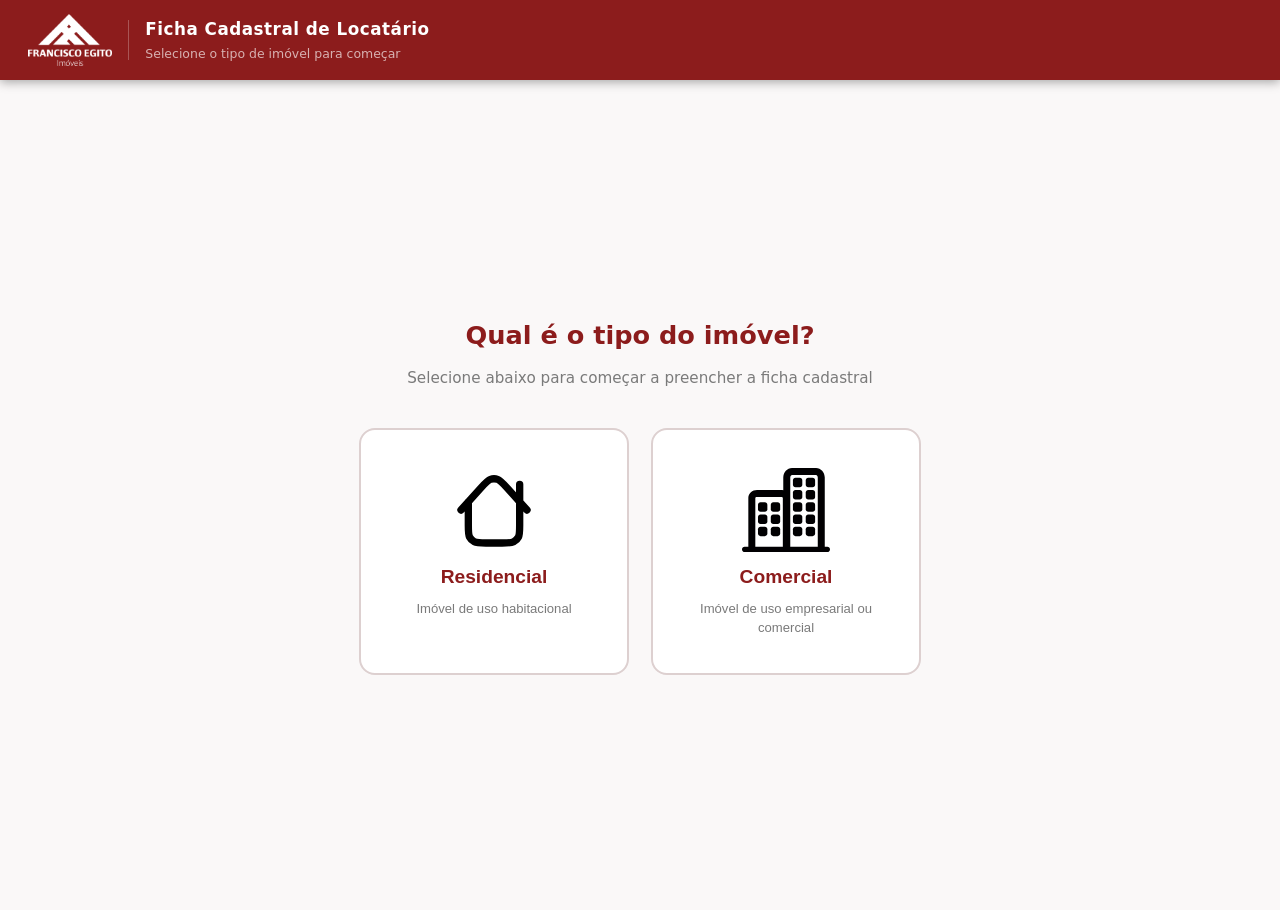
==== formulario.html @ a9be95b9 "Adiciona gerenciamento de corretores no painel" ====
<!DOCTYPE html>
<html lang="pt-BR">
<head>
  <link rel="icon" type="image/png" href="assets/logo-francisco-egito.png">
  <meta charset="UTF-8" />
  <meta name="viewport" content="width=device-width, initial-scale=1.0" />
  <title>Ficha Cadastral de Locatário</title>
  <link rel="stylesheet" href="styles/formulario.css">
</head>
<body>

<header>
  <div class="logo-wrap">
    <img class="logo-img" src="assets/logo-francisco-egito.png" alt="Francisco Egito Imóveis" />
    <div class="logo-divider"></div>
    <div class="logo-text">
      <h1 id="header-titulo">Ficha Cadastral de Locatário</h1>
      <p id="header-sub">Selecione o tipo de imóvel para começar</p>
    </div>
  </div>
</header>

<!-- ── Seletor de tipo de imóvel ──────────────────────────────── -->
<div id="secao-tipo-imovel">
  <div class="tipo-card-wrap">
    <div class="tipo-titulo">Qual é o tipo do imóvel?</div>
    <div class="tipo-sub">Selecione abaixo para começar a preencher a ficha cadastral</div>
    <div class="tipo-btns">
      <button type="button" class="btn-tipo" onclick="selecionarTipo('residencial')">
        <span class="tipo-icon"><img src="assets/house-chimney-blank-svgrepo-com (2).svg" alt=""></span>
        <span class="tipo-label">Residencial</span>
        <span class="tipo-desc">Imóvel de uso habitacional</span>
      </button>
      <button type="button" class="btn-tipo" onclick="selecionarTipo('comercial')">
        <span class="tipo-icon"><img src="assets/commercial-buldings-svgrepo-com.svg" alt=""></span>
        <span class="tipo-label">Comercial</span>
        <span class="tipo-desc">Imóvel de uso empresarial ou comercial</span>
      </button>
    </div>
  </div>
</div>

<div id="aviso-principal" style="display:none;" class="aviso">
  <span class="aviso-icon">⚠️</span>
  <div>
    <strong>Atenção:</strong> Todos os documentos enviados devem estar <strong>legíveis, sem cortes ou reflexos</strong>.
    Fotos desfocadas ou com partes ilegíveis serão rejeitadas. Formatos aceitos: <strong>PDF, JPG e PNG</strong> (máx. 10 MB por arquivo).
  </div>
</div>

<main id="main-form" style="display:none;">
  <form id="form-ficha">

    <!-- ── TIPO DO IMÓVEL (hidden) ───────────────────────── -->
    <input type="hidden" name="tipo_imovel" id="campo-tipo-imovel" value="" />
    <input type="hidden" name="tipo_pessoa" id="campo-tipo-pessoa" value="" />
    <input type="hidden" name="destinacao_pj_ref"  id="campo-destinacao-pj-ref"  value="" />
    <input type="hidden" name="destinacao_pj_tipo" id="campo-destinacao-pj-tipo" value="" />

    <!-- ── DADOS COMERCIAIS (apenas imóvel comercial) ────── -->
    <div class="secao" id="secao-campos-comercial" style="display:none;">
      <div class="secao-titulo">📋 Informações do Contrato Comercial</div>
      <div class="secao-corpo">
        <div class="grid g2">
          <div class="span2">
            <label>Vigência do contrato <span class="obrig">*</span></label>
            <div class="radio-group" style="margin-top:6px;">
              <label><input type="radio" name="vigencia_contrato" value="24 meses" id="vig-24" /> 24 meses</label>
              <label><input type="radio" name="vigencia_contrato" value="36 meses" id="vig-36" /> 36 meses</label>
              <label><input type="radio" name="vigencia_contrato" value="60 meses" id="vig-60" /> 60 meses</label>
            </div>
          </div>
          <div class="span2">
            <label>Ramo de atividade <span class="obrig">*</span></label>
            <input type="text" name="ramo_atividade" id="campo-ramo-atividade" placeholder="Ex: Comércio varejista, Prestação de serviços…" />
          </div>
        </div>
      </div>
    </div>

    <!-- ── DADOS DO IMÓVEL ───────────────────────────────── -->
    <div class="secao">
      <div class="secao-titulo">🏢 Dados do Imóvel</div>
      <div class="secao-corpo">
        <div class="grid g2">
          <div>
            <label>Corretor responsável <span class="obrig">*</span></label>
            <select name="corretor" id="select-corretor" required>
              <option value="">Selecione o corretor</option>
            </select>
          </div>
          <div>
            <label>Código do imóvel <span class="obrig">*</span></label>
            <input type="text" name="codigo_imovel" placeholder="Ex: AP-1042" required />
          </div>
          <div>
            <label>Tem vaga de garagem? <span class="obrig">*</span></label>
            <div class="radio-group">
              <label><input type="radio" name="tem_vaga" value="nao" checked /> Não</label>
              <label><input type="radio" name="tem_vaga" value="sim" /> Sim</label>
            </div>
          </div>
          <div id="campo-qtd-vagas" style="display:none;">
            <label>Quantidade de vagas <span class="obrig">*</span></label>
            <input type="number" name="qtd_vagas" min="1" max="10" placeholder="Ex: 1" />
          </div>
          <div class="span2">
            <label>Tipo de garantia <span class="obrig">*</span></label>
            <div class="radio-group">
              <label><input type="radio" name="tipo_garantia" value="Porto Seguro" required /> Porto Seguro</label>
              <label><input type="radio" name="tipo_garantia" value="LOFT" /> LOFT</label>
            </div>
          </div>
        </div>
      </div>
    </div>

    <!-- ── TIPO DE PESSOA ────────────────────────────────── -->
    <div class="secao" id="secao-tipo-pessoa">
      <div class="secao-titulo">👥 Tipo de Locatário</div>
      <div class="secao-corpo">
        <div style="display:flex;gap:16px;flex-wrap:wrap;">
          <button type="button" class="btn-tipo" id="btn-pf" onclick="selecionarTipoPessoa('pf')" style="flex:1;min-width:180px;padding:20px 16px;">
            <span class="tipo-icon"><img src="assets/person-male-svgrepo-com.svg" alt=""></span>
            <span class="tipo-label">Pessoa Física (PF)</span>
            <span class="tipo-desc">Locatário como pessoa natural</span>
          </button>
          <button type="button" class="btn-tipo" id="btn-pj" onclick="selecionarTipoPessoa('pj')" style="flex:1;min-width:180px;padding:20px 16px;">
            <span class="tipo-icon"><img src="assets/commercial-buldings-svgrepo-com.svg" alt=""></span>
            <span class="tipo-label">Pessoa Jurídica (PJ)</span>
            <span class="tipo-desc">Locatário como empresa ou organização</span>
          </button>
        </div>
      </div>
    </div>

    <!-- ── DADOS DA PESSOA JURÍDICA (apenas PJ) ──────────── -->
    <div class="secao" id="secao-dados-pj" style="display:none;">
      <div class="secao-titulo">🏢 Dados da Pessoa Jurídica</div>
      <div class="secao-corpo">
        <div class="grid g3">
          <div class="span3">
            <label>Razão Social (Nome Empresarial) <span class="obrig">*</span></label>
            <input type="text" name="pj_razao_social" id="campo-pj-razao-social" />
          </div>
          <div>
            <label>CNPJ <span class="obrig">*</span></label>
            <input type="text" name="pj_cnpj" id="campo-pj-cnpj" placeholder="00.000.000/0000-00" maxlength="18" data-mask="cnpj" />
          </div>
          <div>
            <label>Inscrição Estadual ou Municipal</label>
            <input type="text" name="pj_inscricao" id="campo-pj-inscricao" placeholder="Se houver" />
          </div>

          <hr class="separador span3" />
          <div class="span3"><strong style="font-size:.88rem;color:var(--primary)">📄 Documentos da Empresa</strong></div>

          <div>
            <label>Contrato social <span class="obrig">*</span></label>
            <div class="upload-area" id="area-pj-contrato">
              <div class="upload-icon">📋</div>
              <div class="upload-label">PDF, JPG ou PNG — máx. 10 MB</div>
              <div class="upload-name" id="nome-pj-contrato">Nenhum arquivo selecionado</div>
              <input type="file" name="pj_contrato_social" accept=".pdf,.jpg,.jpeg,.png" required data-preview="nome-pj-contrato" data-area="area-pj-contrato" />
            </div>
          </div>
          <div>
            <label>Cartão de CNPJ <span class="obrig">*</span></label>
            <div class="upload-area" id="area-pj-cartao-cnpj">
              <div class="upload-icon">🪪</div>
              <div class="upload-label">PDF, JPG ou PNG — máx. 10 MB</div>
              <div class="upload-name" id="nome-pj-cartao-cnpj">Nenhum arquivo selecionado</div>
              <input type="file" name="pj_cartao_cnpj" accept=".pdf,.jpg,.jpeg,.png" required data-preview="nome-pj-cartao-cnpj" data-area="area-pj-cartao-cnpj" />
            </div>
          </div>
        </div>
      </div>
    </div>

    <!-- ── LOCATÁRIO PRINCIPAL ────────────────────────────── -->
    <div class="secao" id="secao-locatario-principal" style="display:none;">
      <div class="secao-titulo" id="titulo-locatario-principal">👤 Locatário Principal (Responsável financeiro pela locação)</div>
      <div class="secao-corpo">
        <div class="grid g3">
          <div class="span3">
            <label>Nome completo <span class="obrig">*</span></label>
            <input type="text" name="nome" required />
          </div>
          <div>
            <label>CPF <span class="obrig">*</span></label>
            <input type="text" name="cpf" placeholder="000.000.000-00" maxlength="14" data-mask="cpf" required />
          </div>
          <div>
            <label>Estado civil <span class="obrig">*</span></label>
            <select name="estado_civil" required>
              <option value="">Selecione</option>
              <option>Solteiro(a)</option>
              <option>Casado(a)</option>
              <option>Divorciado(a)</option>
              <option>Viúvo(a)</option>
              <option>União estável</option>
            </select>
          </div>
          <div>
            <label>Nacionalidade <span class="obrig">*</span></label>
            <input type="text" name="nacionalidade" value="Brasileiro(a)" required />
          </div>
          <div>
            <label>Profissão <span class="obrig">*</span></label>
            <input type="text" name="profissao" required />
          </div>
          <div>
            <label>E-mail <span class="obrig">*</span></label>
            <input type="email" name="email" required />
          </div>
          <div>
            <label>Celular / WhatsApp <span class="obrig">*</span></label>
            <input type="text" name="celular" placeholder="(00) 00000-0000" maxlength="15" data-mask="tel" required />
          </div>

          <hr class="separador span3" />

          <div class="span3">
            <label>Logradouro (Rua / Avenida / Estrada) <span class="obrig">*</span></label>
            <input type="text" name="endereco_logradouro" placeholder="Ex: Rua das Flores" required />
          </div>
          <div>
            <label>Número <span class="obrig">*</span></label>
            <input type="text" name="endereco_numero" placeholder="Ex: 123" required />
          </div>
          <div>
            <label>Bairro <span class="obrig">*</span></label>
            <input type="text" name="endereco_bairro" required />
          </div>
          <div>
            <label>Complemento</label>
            <input type="text" name="endereco_complemento" placeholder="Apto, Bloco, Casa…" />
          </div>
          <div>
            <label>Lote</label>
            <input type="text" placeholder="Se houver" name="endereco_lote" />
          </div>
          <div>
            <label>Quadra</label>
            <input type="text" placeholder="Se houver" name="endereco_quadra" />
          </div>
          <div>
            <label>CEP <span class="obrig">*</span></label>
            <input type="text" name="cep_atual" placeholder="00000-000" maxlength="9" data-mask="cep" required />
          </div>
          <div>
            <label>Cidade <span class="obrig">*</span></label>
            <input type="text" name="cidade_atual" required />
          </div>
          <div>
            <label>Estado <span class="obrig">*</span></label>
            <select name="estado_atual" required>
              <option value="">UF</option>
              <option>AC</option><option>AL</option><option>AM</option><option>AP</option>
              <option>BA</option><option>CE</option><option>DF</option><option>ES</option>
              <option>GO</option><option>MA</option><option>MG</option><option>MS</option>
              <option>MT</option><option>PA</option><option>PB</option><option>PE</option>
              <option>PI</option><option>PR</option><option>RJ</option><option>RN</option>
              <option>RO</option><option>RR</option><option>RS</option><option>SC</option>
              <option>SE</option><option>SP</option><option>TO</option>
            </select>
          </div>

          <hr class="separador span3" />
          <div class="span3"><strong style="font-size:.88rem;color:var(--primary)">📞 Contato Secundário <span style="font-weight:400;color:var(--muted)">(não pode ser quem está em contrato)</span></strong></div>

          <div>
            <label>Nome completo <span class="obrig">*</span></label>
            <input type="text" name="emerg_nome" required />
          </div>
          <div>
            <label>Celular <span class="obrig">*</span></label>
            <input type="text" name="emerg_cel" placeholder="(00) 00000-0000" maxlength="15" data-mask="tel" required />
          </div>
          <div>
            <label>Grau de parentesco <span class="obrig">*</span></label>
            <input type="text" name="emerg_parentesco" placeholder="Ex: Mãe, Pai, Irmão…" required />
          </div>

          <hr class="separador span3" />
          <div class="span3"><strong style="font-size:.88rem;color:var(--primary)">📄 Documentos</strong></div>

          <div>
            <label>Documento de identificação (RG ou CNH) <span class="obrig">*</span></label>
            <div class="upload-area" id="area-doc-id">
              <div class="upload-icon">📎</div>
              <div class="upload-label">PDF, JPG ou PNG — máx. 10 MB</div>
              <div class="upload-name" id="nome-doc-id">Nenhum arquivo selecionado</div>
              <input type="file" name="doc_identificacao" accept=".pdf,.jpg,.jpeg,.png" required data-preview="nome-doc-id" data-area="area-doc-id" />
            </div>
          </div>
          <div>
            <label>Comprovante de residência <span class="obrig">*</span></label>
            <div class="upload-area" id="area-comp-res">
              <div class="upload-icon">🏠</div>
              <div class="upload-label">PDF, JPG ou PNG — máx. 10 MB</div>
              <div class="upload-name" id="nome-comp-res">Nenhum arquivo selecionado</div>
              <input type="file" name="comprovante_residencia" accept=".pdf,.jpg,.jpeg,.png" required data-preview="nome-comp-res" data-area="area-comp-res" />
            </div>
          </div>
          <div>
            <label>Aprovação do seguro <span class="obrig">*</span></label>
            <div class="upload-area" id="area-aprov-seg">
              <div class="upload-icon">🛡️</div>
              <div class="upload-label">PDF, JPG ou PNG — máx. 10 MB</div>
              <div class="upload-name" id="nome-aprov-seg">Nenhum arquivo selecionado</div>
              <input type="file" name="aprovacao_seguro" accept=".pdf,.jpg,.jpeg,.png" required data-preview="nome-aprov-seg" data-area="area-aprov-seg" />
            </div>
          </div>
        </div>
      </div>
    </div>

    <!-- ── SÓCIOS ADICIONAIS PJ (dinâmico) ──────────────── -->
    <div id="container-socios" style="display:none;"></div>

    <!-- Pergunta: adicionar outro sócio -->
    <div class="secao" id="secao-pergunta-socio" style="display:none;">
      <div class="secao-titulo">🤝 Sócios Adicionais</div>
      <div class="secao-corpo">
        <p style="font-size:.95rem;">Há outro sócio além do Representante Legal?</p>
        <div class="btn-sim-nao">
          <button type="button" class="btn-sim" onclick="adicionarSocio()">✔ Sim</button>
          <button type="button" class="btn-nao" onclick="finalizarSocios()">✘ Não</button>
        </div>
      </div>
    </div>

    <!-- ── DESTINAÇÃO DO IMÓVEL (apenas PJ Residencial) ─────── -->
    <div class="secao" id="secao-destinacao-imovel" style="display:none;">
      <div class="secao-titulo">🏡 Destinação do Imóvel</div>
      <div class="secao-corpo">
        <p style="font-size:.95rem;margin-bottom:20px;">O imóvel será alugado com destinação a quem?</p>
        <div style="display:flex;gap:16px;flex-wrap:wrap;">
          <button type="button" class="btn-tipo" onclick="selecionarDestinacaoMembro()" style="flex:1;min-width:200px;padding:20px 16px;">
            <span class="tipo-icon">👥</span>
            <span class="tipo-label">Um membro da empresa</span>
            <span class="tipo-desc">Representante legal, sócio, diretor, gerente ou outro integrante</span>
          </button>
          <button type="button" class="btn-tipo" onclick="selecionarDestinacaoTerceiro()" style="flex:1;min-width:200px;padding:20px 16px;">
            <span class="tipo-icon">👤</span>
            <span class="tipo-label">Um terceiro</span>
            <span class="tipo-desc">Sem vínculo com a empresa</span>
          </button>
        </div>
      </div>
    </div>

    <!-- ── SELETOR DE MEMBRO PJ ──────────────────────────────── -->
    <div class="secao" id="secao-selecionar-membro" style="display:none;">
      <div class="secao-titulo">🔄 Reaproveitar dados cadastrados</div>
      <div class="secao-corpo">
        <label style="display:block;margin-bottom:10px;font-size:.9rem;">Selecione um membro já cadastrado, ou escolha <strong>Outro membro</strong> para inserir alguém novo:</label>
        <select id="select-membro-pj" onchange="preencherLocatarioPJDeMembro()" style="width:100%;padding:10px 12px;border:1.5px solid var(--border);border-radius:8px;font-size:.95rem;font-family:inherit;color:var(--text);">
          <option value="">— Preencher manualmente —</option>
        </select>
      </div>
    </div>

    <!-- ── LOCATÁRIO PJ (ocupante do imóvel) ─────────────────── -->
    <div class="secao" id="secao-locatario-pj" style="display:none;">
      <div class="secao-titulo">👤 Locatário (Ocupante do Imóvel)</div>
      <div class="secao-corpo" id="corpo-locatario-pj"></div>
    </div>

    <!-- ── CONFIRMAR LOCATÁRIO PJ ──────────────────────────── -->
    <div class="secao" id="secao-confirmar-locatario-pj" style="display:none;">
      <div class="secao-corpo">
        <div class="btn-sim-nao">
          <button type="button" class="btn-sim" onclick="confirmarLocatarioPJ()">✔ Confirmar e continuar</button>
        </div>
      </div>
    </div>

    <!-- ── CÔNJUGE ─────────────────────────────────────────── -->
    <div class="secao" id="secao-conjuge" style="display:none;">
      <div class="secao-titulo">💑 Cônjuge / Companheiro(a)</div>
      <div class="secao-corpo">
        <label style="margin-bottom:8px;">Há cônjuge ou companheiro(a)? <span class="obrig">*</span></label>
        <div class="radio-group">
          <label><input type="radio" name="tem_conjuge" value="nao" checked /> Não</label>
          <label><input type="radio" name="tem_conjuge" value="sim" /> Sim</label>
        </div>
        <div id="campos-conjuge" style="display:none; margin-top:20px;">
          <div class="grid g3">
            <div class="span3">
              <label>Nome completo <span class="obrig">*</span></label>
              <input type="text" name="conj_nome" />
            </div>
            <div>
              <label>CPF <span class="obrig">*</span></label>
              <input type="text" name="conj_cpf" placeholder="000.000.000-00" maxlength="14" data-mask="cpf" />
            </div>
            <div>
              <label>Nacionalidade <span class="obrig">*</span></label>
              <input type="text" name="conj_nacionalidade" value="Brasileiro(a)" />
            </div>
            <div>
              <label>Profissão <span class="obrig">*</span></label>
              <input type="text" name="conj_profissao" />
            </div>
            <div>
              <label>E-mail <span class="obrig">*</span></label>
              <input type="email" name="conj_email" />
            </div>
            <div>
              <label>Celular <span class="obrig">*</span></label>
              <input type="text" name="conj_celular" placeholder="(00) 00000-0000" maxlength="15" data-mask="tel" />
            </div>
            <div>
              <label>Documento de identificação (RG ou CNH) <span class="obrig">*</span></label>
              <div class="upload-area" id="area-conj-doc">
                <div class="upload-icon">📎</div>
                <div class="upload-label">PDF, JPG ou PNG — máx. 10 MB</div>
                <div class="upload-name" id="nome-conj-doc">Nenhum arquivo selecionado</div>
                <input type="file" name="conj_doc" accept=".pdf,.jpg,.jpeg,.png" data-preview="nome-conj-doc" data-area="area-conj-doc" />
              </div>
            </div>
          </div>
        </div>
      </div>
    </div>

    <!-- ── LOCATÁRIOS ADICIONAIS (dinâmico) ──────────────── -->
    <div id="container-locatarios-adicionais" style="display:none;"></div>

    <!-- Pergunta: adicionar outro locatário -->
    <div class="secao" id="secao-pergunta-locatario" style="display:none;">
      <div class="secao-titulo">👥 Locatários Adicionais</div>
      <div class="secao-corpo">
        <p style="font-size:.95rem;">Deseja adicionar outro locatário ao contrato?</p>
        <div class="btn-sim-nao">
          <button type="button" class="btn-sim" onclick="adicionarLocatario()">✔ Sim</button>
          <button type="button" class="btn-nao" onclick="finalizarLocatarios()">✘ Não</button>
        </div>
      </div>
    </div>

    <!-- ── VENCIMENTO DO BOLETO (oculto até finalizar) ──── -->
    <div class="secao" id="secao-vencimento-boleto" style="display:none;">
      <div class="secao-titulo">📅 Data de Vencimento do Boleto</div>
      <div class="secao-corpo">
        <label style="margin-bottom:8px;">Escolha a data de vencimento do boleto <span class="obrig">*</span></label>
        <div class="radio-group">
          <label><input type="radio" name="vencimento_boleto" value="Dia 5" required /> Dia 5</label>
          <label><input type="radio" name="vencimento_boleto" value="Dia 15" /> Dia 15</label>
          <label><input type="radio" name="vencimento_boleto" value="Dia 20" /> Dia 20</label>
        </div>
      </div>
    </div>

    <!-- ── TIPO DE ASSINATURA (oculto até finalizar locatários) -->
    <div class="secao" id="secao-assinatura" style="display:none;">
      <div class="secao-titulo">✍️ Tipo de Assinatura</div>
      <div class="secao-corpo">
        <p style="font-size:.88rem;color:var(--muted);margin-bottom:16px;">Escolha como deseja assinar o contrato:</p>
        <div class="assinatura-opcoes">
          <label class="assinatura-card">
            <input type="radio" name="tipo_assinatura" value="fisica" required />
            <div>
              <div class="assinatura-card-titulo">🖨️ Assinatura Física</div>
              <div class="assinatura-card-desc">
                Imprima o contrato, assine e leve ao cartório para reconhecimento de firma de todas as partes.
                Sem custo adicional por este canal.
              </div>
            </div>
          </label>
          <label class="assinatura-card">
            <input type="radio" name="tipo_assinatura" value="digital" />
            <div>
              <div class="assinatura-card-titulo">💻 Assinatura Digital <span class="tag-preco">R$ 29,00 / assinatura</span></div>
              <div class="assinatura-card-desc">
                Assine pelo celular ou computador com total validade jurídica (Lei nº 14.063/2020 e MP 2.200-2/2001).
                Cobrado R$ 29,00 por assinatura de cada parte envolvida no contrato.
              </div>
            </div>
          </label>
        </div>
      </div>
    </div>

    <!-- ── DECLARAÇÃO FINAL (oculto até finalizar locatários) -->
    <div class="secao" id="secao-declaracao" style="display:none;">
      <div class="secao-titulo">📋 Declaração Final</div>
      <div class="secao-corpo">
        <p style="font-size:.9rem;line-height:1.8;margin-bottom:16px;">
          Declaro que todas as informações prestadas neste formulário são verdadeiras e que os documentos enviados são
          autênticos. Estou ciente de que a prestação de informações falsas pode acarretar responsabilidade civil e criminal,
          bem como a rescisão imediata do contrato de locação.
        </p>
        <label style="display:flex;align-items:center;gap:10px;cursor:pointer;">
          <input type="checkbox" name="aceite_declaracao" id="aceite-declaracao" style="width:auto;accent-color:var(--primary);" required />
          <span style="font-size:.9rem;font-weight:600;">Li e concordo com a declaração acima. <span class="obrig">*</span></span>
        </label>
      </div>
    </div>

    <div id="status-envio"></div>

    <div id="btn-enviar-wrap" style="display:none;">
      <button type="submit" class="btn-enviar" id="btn-enviar">
        <span>📤</span> Enviar Ficha Cadastral
      </button>
    </div>

  </form>
</main>

<div class="overlay" id="overlay-sucesso">
  <div class="modal-msg">
    <div class="icon">✅</div>
    <h2>Ficha enviada com sucesso!</h2>
    <p>Seus dados foram recebidos. Nossa equipe entrará em contato em breve.<br /><br />
    Guarde o número do seu protocolo:</p>
    <p style="font-size:1.5rem;font-weight:800;color:var(--primary);margin-top:10px;" id="num-protocolo">—</p>
    <button type="button" id="btn-copiar-protocolo"
      onclick="copiarProtocolo()"
      style="margin-top:14px;padding:10px 24px;background:var(--primary);color:#fff;border:none;border-radius:8px;font-size:.9rem;font-weight:700;cursor:pointer;">
      📋 Copiar protocolo
    </button>
  </div>
</div>

<footer id="footer-form" style="display:none;">Formulário de Locação &copy; 2026 Gabriel Araújo</footer>

<script src="scripts/formulario.js"></script>
</body>
</html>
---- styles/formulario.css ----
*, *::before, *::after { box-sizing: border-box; margin: 0; padding: 0; }

    :root {
      --primary: #8C1C1C;
      --primary-light: #6B1212;
      --accent: #c9a227;
      --danger: #c0392b;
      --success: #27ae60;
      --bg: #faf8f8;
      --card: #ffffff;
      --border: #ddd0d0;
      --text: #1a1a1a;
      --muted: #7a7a7a;
      --radius: 10px;
    }

    body {
      font-family: 'Segoe UI', system-ui, sans-serif;
      background: var(--bg);
      color: var(--text);
      font-size: 15px;
      line-height: 1.6;
    }

    header {
      background: #8C1C1C;
      color: #fff;
      padding: 14px 28px;
      display: flex;
      align-items: center;
      gap: 20px;
      box-shadow: 0 2px 10px rgba(0,0,0,.35);
    }
    header .logo-wrap { display: flex; align-items: center; gap: 16px; flex: 1; }
    header .logo-img { height: 52px; width: auto; object-fit: contain; filter: brightness(0) invert(1); }
    header .logo-divider { width: 1px; height: 40px; background: rgba(255,255,255,.25); }
    header .logo-text h1 { font-size: 1.05rem; font-weight: 700; letter-spacing: .03em; }
    header .logo-text p { font-size: 0.78rem; opacity: 0.65; margin-top: 2px; }

    .aviso {
      background: #fff8e1;
      border-left: 5px solid var(--accent);
      padding: 14px 20px;
      margin: 20px auto;
      max-width: 860px;
      border-radius: var(--radius);
      font-size: 0.9rem;
      display: flex;
      gap: 12px;
      align-items: flex-start;
    }
    .aviso-icon { font-size: 1.4rem; flex-shrink: 0; }

    main { max-width: 860px; margin: 0 auto; padding: 0 16px 40px; }

    .secao {
      background: var(--card);
      border: 1px solid var(--border);
      border-radius: var(--radius);
      margin-bottom: 24px;
      overflow: hidden;
    }
    .secao-titulo {
      background: var(--primary);
      color: #fff;
      padding: 12px 20px;
      font-weight: 700;
      font-size: 0.95rem;
      display: flex;
      align-items: center;
      gap: 10px;
    }
    .secao-corpo { padding: 20px; }

    .grid { display: grid; gap: 16px; }
    .g2 { grid-template-columns: repeat(2, 1fr); }
    .g3 { grid-template-columns: repeat(3, 1fr); }
    .g4 { grid-template-columns: repeat(4, 1fr); }
    .span2 { grid-column: span 2; }
    .span3 { grid-column: span 3; }
    .span4 { grid-column: span 4; }

    @media (max-width: 640px) {
      .g2, .g3, .g4 { grid-template-columns: 1fr; }
      .span2, .span3, .span4 { grid-column: span 1; }
    }

    label { display: block; font-size: 0.82rem; font-weight: 600; color: var(--muted); margin-bottom: 5px; }
    label .obrig { color: var(--danger); }

    input, select, textarea {
      width: 100%;
      padding: 10px 13px;
      border: 1.5px solid var(--border);
      border-radius: 7px;
      font-size: 0.93rem;
      color: var(--text);
      background: #fff;
      transition: border-color .2s;
      font-family: inherit;
    }
    input:focus, select:focus, textarea:focus {
      outline: none;
      border-color: var(--primary);
      box-shadow: 0 0 0 3px rgba(140,28,28,.12);
    }

    .upload-area {
      border: 2px dashed var(--border);
      border-radius: 8px;
      padding: 18px;
      text-align: center;
      cursor: pointer;
      transition: border-color .2s, background .2s;
      position: relative;
    }
    .upload-area:hover { border-color: var(--primary); background: #fff5f5; }
    .upload-area input[type=file] {
      position: absolute; inset: 0; opacity: 0; cursor: pointer; width: 100%; height: 100%;
    }
    .upload-icon { font-size: 1.8rem; }
    .upload-label { font-size: 0.82rem; color: var(--muted); margin-top: 4px; }
    .upload-name { font-size: 0.85rem; color: var(--primary); font-weight: 600; margin-top: 6px; word-break: break-all; }
    .upload-area.tem-arquivo { border-color: var(--success); background: #f0fff4; }

    .grid-uploads > div {
      display: flex;
      flex-direction: column;
    }
    .grid-uploads > div > label {
      font-size: 0.88rem;
      color: var(--text);
      line-height: 1.4;
      margin-bottom: 8px;
    }
    .grid-uploads > div .upload-area {
      flex: 1;
      min-height: 100px;
    }

    .radio-group { display: flex; gap: 20px; flex-wrap: wrap; padding-top: 6px; }
    .radio-group label { display: flex; align-items: center; gap: 7px; font-size: 0.93rem; color: var(--text); font-weight: 500; cursor: pointer; }
    .radio-group input[type=radio] { width: auto; accent-color: var(--primary); }

    .separador { border: none; border-top: 1px dashed var(--border); margin: 20px 0; }

    .bloco-locatario {
      border: 1.5px solid var(--border);
      border-radius: 8px;
      padding: 18px;
      margin-bottom: 16px;
      background: #fafbfd;
    }
    .bloco-locatario-titulo {
      font-weight: 700;
      font-size: 0.9rem;
      color: var(--primary);
      margin-bottom: 14px;
      padding-bottom: 8px;
      border-bottom: 1.5px solid var(--border);
      display: flex;
      align-items: center;
      gap: 8px;
    }

    /* Botões Sim/Não */
    .btn-sim-nao {
      display: flex;
      gap: 14px;
      margin-top: 18px;
      flex-wrap: wrap;
    }
    .btn-sim, .btn-nao {
      padding: 13px 40px;
      border-radius: 8px;
      font-size: 1rem;
      font-weight: 700;
      cursor: pointer;
      border: none;
      transition: opacity .2s, transform .1s;
    }
    .btn-sim:active, .btn-nao:active { transform: scale(.97); }
    .btn-sim { background: var(--success); color: #fff; }
    .btn-sim:hover { opacity: .85; }
    .btn-nao { background: var(--card); color: var(--text); border: 1.5px solid var(--border); }
    .btn-nao:hover { background: #f0f0f5; }

    /* Assinatura */
    .assinatura-opcoes { display: flex; flex-direction: column; gap: 14px; }
    .assinatura-card {
      display: flex;
      align-items: flex-start;
      gap: 14px;
      border: 2px solid var(--border);
      border-radius: 10px;
      padding: 16px 18px;
      cursor: pointer;
      transition: border-color .2s, background .2s;
    }
    .assinatura-card:has(input:checked) {
      border-color: var(--primary);
      background: #fff5f5;
    }
    .assinatura-card input[type=radio] { width: auto; accent-color: var(--primary); margin-top: 3px; flex-shrink: 0; }
    .assinatura-card-titulo { font-weight: 700; font-size: 0.95rem; color: var(--primary); }
    .assinatura-card-desc { font-size: 0.85rem; color: var(--muted); margin-top: 2px; line-height: 1.5; }
    .tag-preco { display: inline-block; background: #fff3cd; color: #856404; font-size: .75rem; font-weight: 700; padding: 1px 8px; border-radius: 20px; margin-left: 8px; }

    .btn-enviar {
      width: 100%;
      padding: 15px;
      background: var(--primary);
      color: #fff;
      border: none;
      border-radius: var(--radius);
      font-size: 1.05rem;
      font-weight: 700;
      cursor: pointer;
      transition: background .2s, transform .1s;
      margin-top: 10px;
      display: flex;
      align-items: center;
      justify-content: center;
      gap: 10px;
    }
    .btn-enviar:hover { background: var(--primary-light); }
    .btn-enviar:active { transform: scale(.99); }
    .btn-enviar:disabled { background: #aab; cursor: not-allowed; }

    .overlay {
      display: none;
      position: fixed; inset: 0;
      background: rgba(0,0,0,.55);
      z-index: 1000;
      align-items: center;
      justify-content: center;
    }
    .overlay.ativo { display: flex; }
    .modal-msg {
      background: #fff;
      border-radius: 14px;
      padding: 40px 36px;
      max-width: 420px;
      width: 92%;
      text-align: center;
    }
    .modal-msg .icon { font-size: 3rem; }
    .modal-msg h2 { margin: 14px 0 8px; font-size: 1.3rem; color: var(--primary); }
    .modal-msg p { color: var(--muted); font-size: 0.95rem; }

    #status-envio {
      padding: 12px 16px;
      border-radius: 8px;
      margin-top: 12px;
      font-size: 0.9rem;
      font-weight: 600;
      display: none;
    }
    #status-envio.enviando { display: flex; align-items: center; gap: 10px; background: #fff5f5; color: var(--primary); }
    #status-envio.erro-msg { display: block; background: #fdecea; color: var(--danger); }

    .spinner {
      width: 18px; height: 18px;
      border: 2.5px solid #aac0ee;
      border-top-color: var(--primary);
      border-radius: 50%;
      animation: spin .7s linear infinite;
      flex-shrink: 0;
    }
    @keyframes spin { to { transform: rotate(360deg); } }

    footer { text-align: center; padding: 24px; font-size: 0.8rem; color: var(--muted); }

    /* ── Seleção de tipo de imóvel ───────────────────────────── */
    #secao-tipo-imovel {
      display: flex;
      align-items: center;
      justify-content: center;
      min-height: calc(100vh - 70px);
      padding: 24px 16px;
    }
    .tipo-card-wrap { max-width: 660px; width: 100%; text-align: center; }
    .tipo-titulo { font-size: 1.6rem; font-weight: 700; color: var(--primary); margin-bottom: 10px; }
    .tipo-sub { font-size: 0.95rem; color: var(--muted); margin-bottom: 38px; }
    .tipo-btns { display: flex; gap: 22px; justify-content: center; flex-wrap: wrap; }
    .btn-tipo {
      flex: 1; min-width: 210px; max-width: 270px;
      padding: 36px 20px; border: 2.5px solid var(--border);
      border-radius: 16px; background: var(--card); cursor: pointer;
      transition: border-color .2s, background .2s, transform .15s, box-shadow .2s;
      display: flex; flex-direction: column; align-items: center; gap: 12px;
    }
    .btn-tipo:hover {
      border-color: var(--primary); background: #fff5f5;
      transform: translateY(-4px); box-shadow: 0 10px 28px rgba(140,28,28,.18);
    }
    .btn-tipo:active { transform: translateY(-1px); }
    .btn-tipo.ativo { border-color: var(--primary); background: #fff5f5; box-shadow: 0 6px 20px rgba(140,28,28,.22); }
    .btn-tipo .tipo-icon { font-size: 3.2rem; display: flex; align-items: center; justify-content: center; }
    .btn-tipo .tipo-label { font-size: 1.2rem; font-weight: 700; color: var(--primary); }
    .btn-tipo .tipo-desc { font-size: 0.82rem; color: var(--muted); line-height: 1.4; }
    .tipo-icon svg { width: 1em; height: 1em; display: block; }

    /* ── Seleção de tipo específico (grade de 4 colunas) ────── */
    #secao-tipo-especifico {
      display: none;
      align-items: center;
      justify-content: center;
      min-height: calc(100vh - 70px);
      padding: 24px 16px;
    }
    .tipo-card-wrap-lg { max-width: 860px; }
    .tipo-btns-grid {
      display: grid;
      grid-template-columns: repeat(4, 1fr);
      gap: 14px;
      justify-items: center;
    }
    @media (max-width: 700px) {
      .tipo-btns-grid { grid-template-columns: repeat(2, 1fr); }
    }
    .btn-tipo-sm {
      min-width: unset; max-width: unset; width: 100%;
      padding: 20px 12px; gap: 8px;
    }
    .btn-tipo-sm .tipo-icon  { font-size: 2.2rem; display: flex; align-items: center; justify-content: center; }
    .btn-tipo-sm .tipo-label { font-size: .95rem; }
    .btn-voltar-tipo {
      display: inline-flex; align-items: center; gap: 6px;
      background: none; border: none; color: var(--muted);
      font-size: .9rem; font-weight: 600; cursor: pointer;
      padding: 0; margin-bottom: 20px;
      transition: color .15s;
    }
    .btn-voltar-tipo:hover { color: var(--primary); }
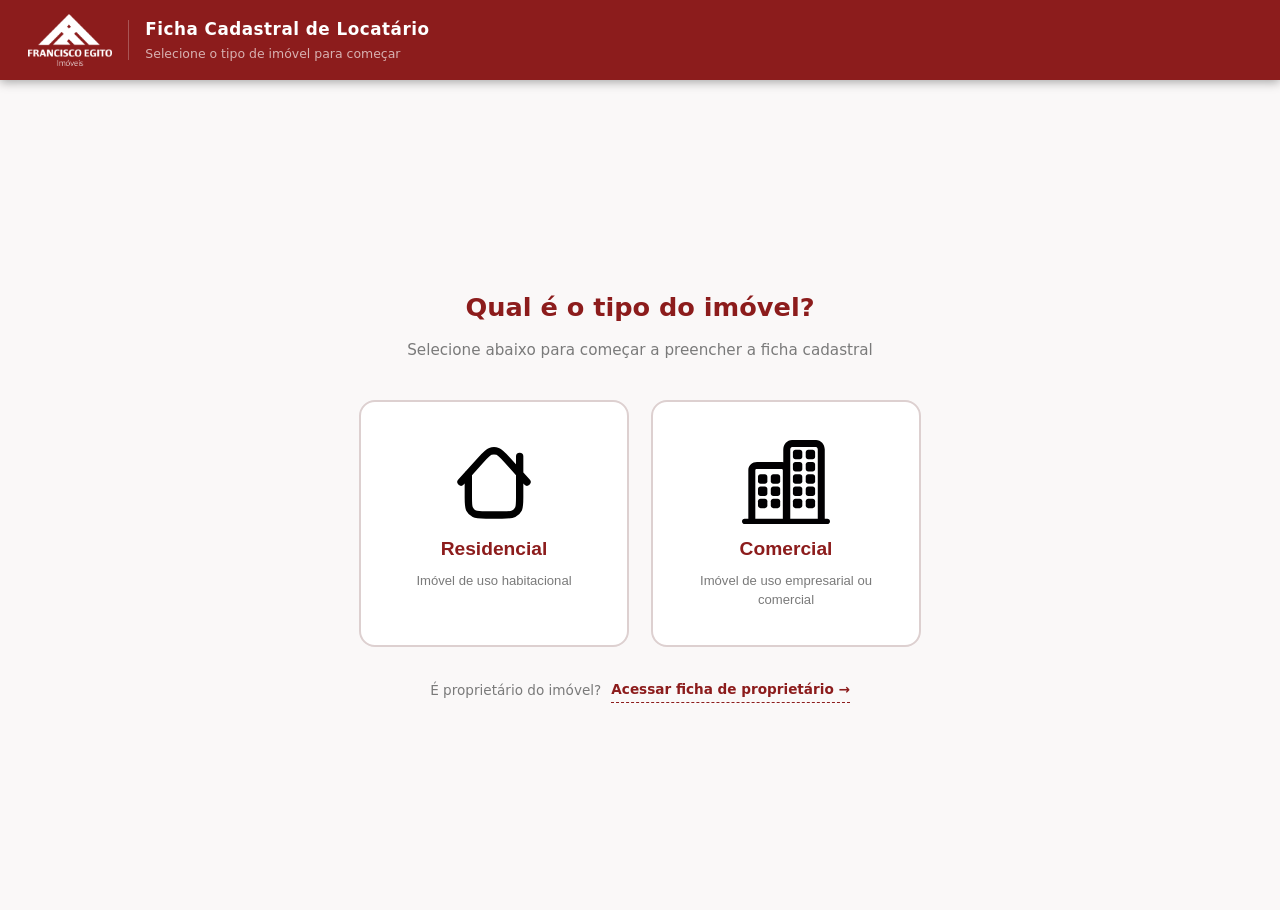
==== commit 49227e09: "Adiciona redirecionamento entre formuários" ====
--- a/formulario.html
+++ b/formulario.html
@@ -37,6 +37,10 @@
         <span class="tipo-desc">Imóvel de uso empresarial ou comercial</span>
       </button>
     </div>
+    <div class="outro-form-hint">
+      <span>É proprietário do imóvel?</span>
+      <a href="locador.html" class="outro-form-link">Acessar ficha de proprietário →</a>
+    </div>
   </div>
 </div>
 
--- a/styles/formulario.css
+++ b/styles/formulario.css
@@ -283,6 +283,17 @@
     .tipo-titulo { font-size: 1.6rem; font-weight: 700; color: var(--primary); margin-bottom: 10px; }
     .tipo-sub { font-size: 0.95rem; color: var(--muted); margin-bottom: 38px; }
     .tipo-btns { display: flex; gap: 22px; justify-content: center; flex-wrap: wrap; }
+    .outro-form-hint {
+      margin-top: 32px;
+      display: flex; align-items: center; justify-content: center; gap: 10px; flex-wrap: wrap;
+      font-size: .85rem; color: var(--muted);
+    }
+    .outro-form-link {
+      color: var(--primary); text-decoration: none; font-weight: 600;
+      border-bottom: 1px dashed currentColor; padding-bottom: 1px;
+      transition: opacity .15s;
+    }
+    .outro-form-link:hover { opacity: .7; }
     .btn-tipo {
       flex: 1; min-width: 210px; max-width: 270px;
       padding: 36px 20px; border: 2.5px solid var(--border);
